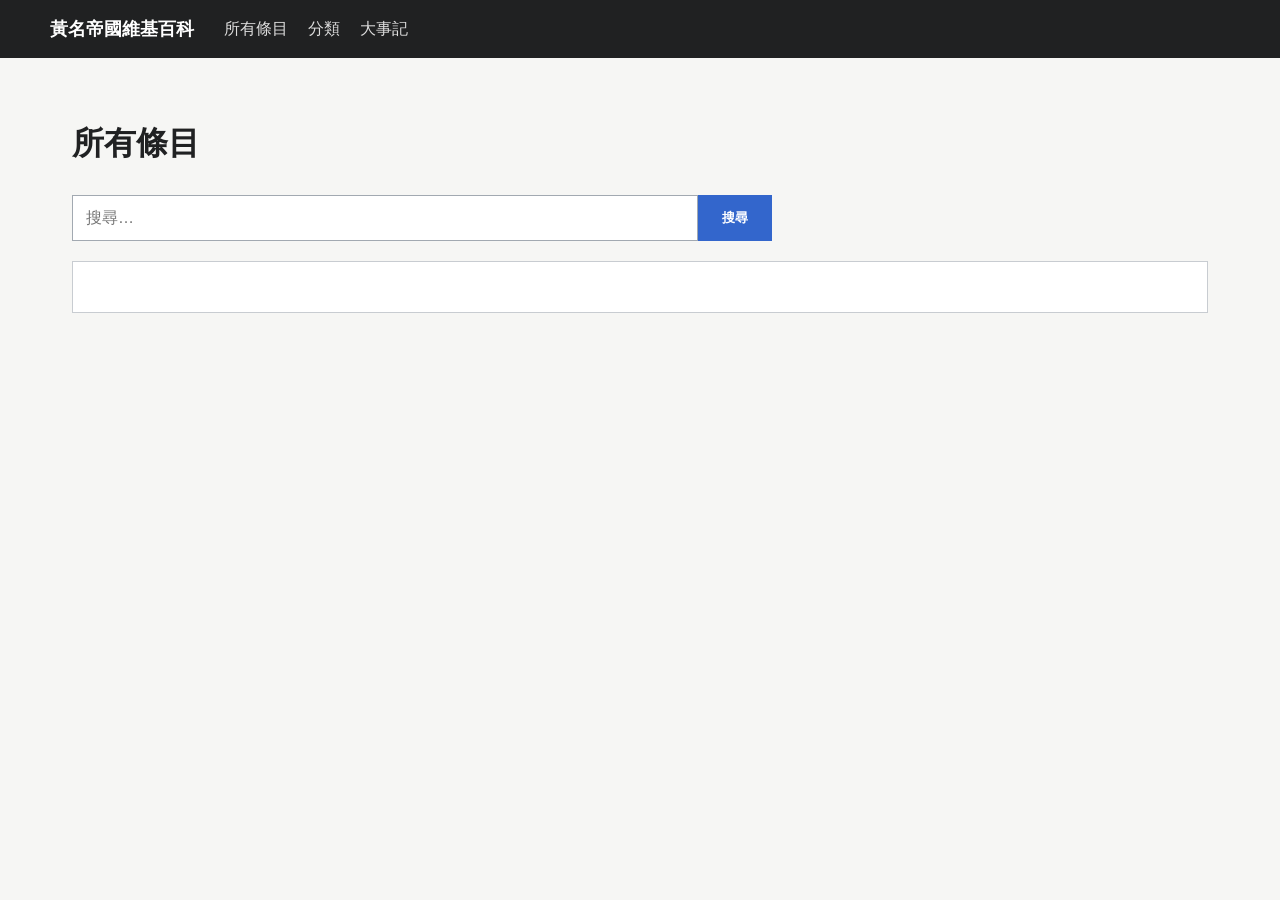
==== articles.html @ 656ba206 "建立黃名帝國維基百科：articles.html" ====
<!doctype html><html lang="zh-Hant"><head><meta charset="utf-8"><meta name="viewport" content="width=device-width,initial-scale=1"><title>所有條目｜黃名帝國維基百科</title><link rel="stylesheet" href="assets/wiki.css"></head><body><header class="top"><a class="brand" href="./">黃名帝國維基百科</a><nav><a href="articles.html">所有條目</a><a href="categories.html">分類</a><a href="timeline.html">大事記</a></nav></header><main class="page"><h1>所有條目</h1><div class="search"><input id="q" placeholder="搜尋…"><button onclick="searchWiki()">搜尋</button></div><section id="list" class="card" style="margin-top:20px"></section></main><script src="assets/wiki.js"></script><script>renderSearch();</script></body></html>
---- assets/wiki.css ----
*{box-sizing:border-box}body{margin:0;background:#f6f6f4;color:#202122;font:16px/1.65 system-ui,-apple-system,"Noto Sans TC","Microsoft JhengHei",sans-serif}.top{height:58px;background:#202122;color:#fff;display:flex;align-items:center;padding:0 max(20px,calc((100% - 1180px)/2));gap:30px}.brand{color:#fff;text-decoration:none;font-weight:800;font-size:18px}.top nav{display:flex;gap:20px}.top nav a{color:#ddd;text-decoration:none}.top nav a:hover{color:#fff}.home,.page{max-width:1180px;margin:auto;padding:38px 22px}.hero{background:#fff;border:1px solid #c8ccd1;padding:48px;border-radius:4px}.eyebrow{font-size:12px;letter-spacing:2px;color:#72777d}.hero h1{font-family:Georgia,"Noto Serif TC",serif;font-size:42px;margin:4px 0 10px}.hero p{color:#54595d}.search{display:flex;max-width:700px;margin-top:25px}.search input{flex:1;padding:13px;border:1px solid #a2a9b1;font-size:16px}.search button{padding:0 24px;border:0;background:#3366cc;color:#fff;font-weight:700}.grid{display:grid;grid-template-columns:2fr 1fr;gap:22px;margin-top:22px}.grid article,.grid aside,.notice,.card{background:#fff;border:1px solid #c8ccd1;padding:25px}.grid h2,.page h1{font-family:Georgia,"Noto Serif TC",serif}.item{padding:13px 0;border-bottom:1px solid #eaecf0}.item a,.card a{color:#0645ad}.chips{display:flex;flex-wrap:wrap;gap:8px}.chip{border:1px solid #a2a9b1;padding:5px 10px;background:#f8f9fa;color:#202122;text-decoration:none}.notice{margin-top:22px;border-left:4px solid #36c}footer{border-top:1px solid #c8ccd1;text-align:center;color:#72777d;padding:28px;margin-top:30px}.article{background:#fff;border:1px solid #c8ccd1;padding:36px;max-width:900px}.article h1{font:38px Georgia,"Noto Serif TC",serif;border-bottom:1px solid #a2a9b1;padding-bottom:10px}.article h2{border-bottom:1px solid #eaecf0;padding-bottom:5px}.infobox{float:right;width:280px;margin:0 0 20px 28px;border:1px solid #a2a9b1;background:#f8f9fa;padding:15px}.infobox h3{text-align:center;margin-top:0}.source{font-size:14px;color:#54595d}.muted{color:#72777d}@media(max-width:750px){.top{height:auto;padding:13px 18px;display:block}.top nav{margin-top:8px;gap:14px;flex-wrap:wrap}.hero{padding:28px 22px}.hero h1{font-size:32px}.grid{grid-template-columns:1fr}.infobox{float:none;width:auto;margin:0 0 20px}.article{padding:22px}}
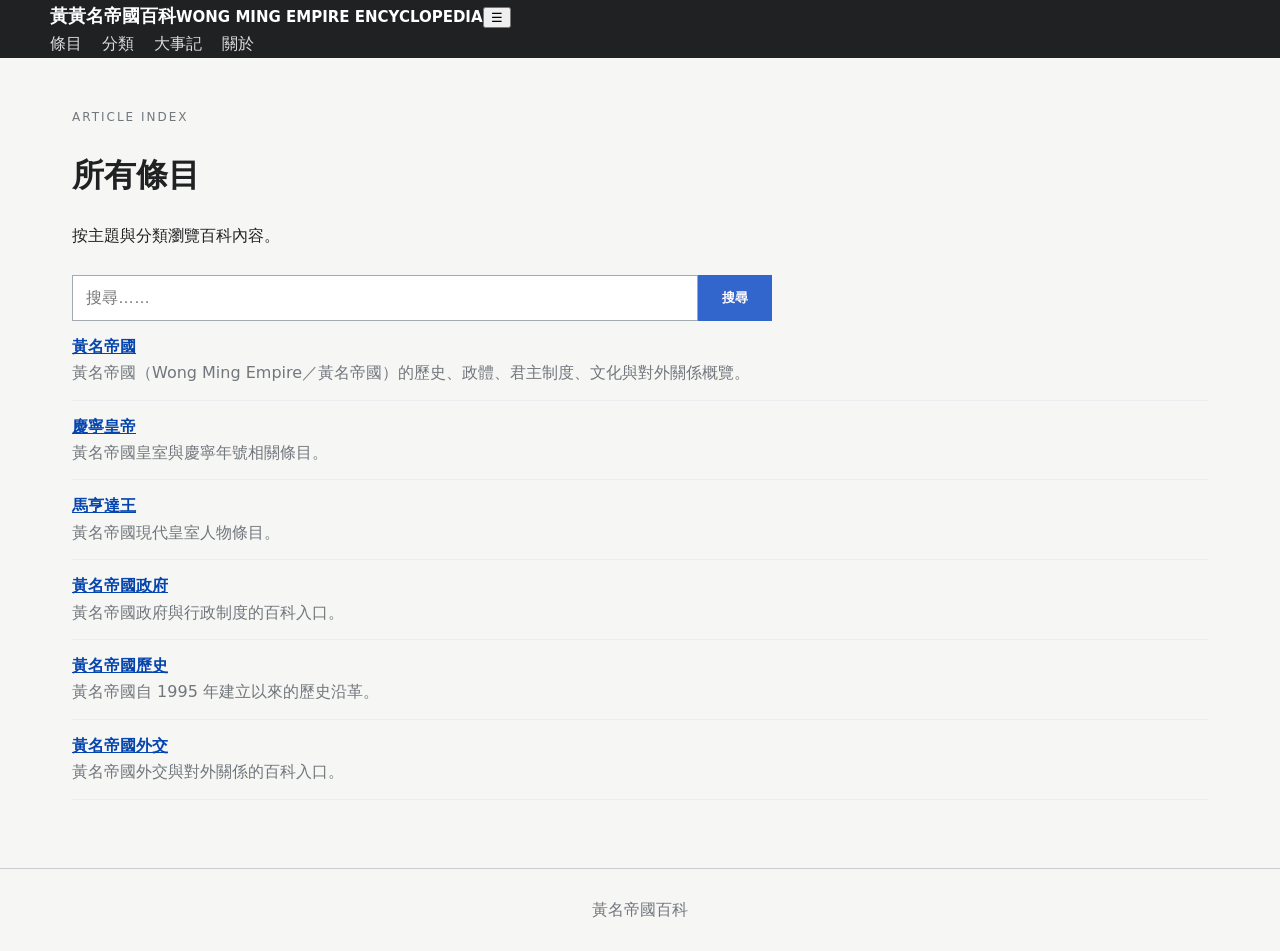
==== commit ad818dc2: "重製黃名帝國百科：TalossaWiki 式分類與 RWD" ====
--- a/articles.html
+++ b/articles.html
@@ -1 +1 @@
-<!doctype html><html lang="zh-Hant"><head><meta charset="utf-8"><meta name="viewport" content="width=device-width,initial-scale=1"><title>所有條目｜黃名帝國維基百科</title><link rel="stylesheet" href="assets/wiki.css"></head><body><header class="top"><a class="brand" href="./">黃名帝國維基百科</a><nav><a href="articles.html">所有條目</a><a href="categories.html">分類</a><a href="timeline.html">大事記</a></nav></header><main class="page"><h1>所有條目</h1><div class="search"><input id="q" placeholder="搜尋…"><button onclick="searchWiki()">搜尋</button></div><section id="list" class="card" style="margin-top:20px"></section></main><script src="assets/wiki.js"></script><script>renderSearch();</script></body></html>+<!doctype html><html lang="zh-Hant"><head><meta charset="utf-8"><meta name="viewport" content="width=device-width,initial-scale=1"><title>所有條目｜黃名帝國百科</title><link rel="stylesheet" href="assets/wiki.css"></head><body><header class="top"><div class="top-inner"><a class="brand" href="./"><span class="brand-mark">黃</span><span>黃名帝國百科<small>WONG MING EMPIRE ENCYCLOPEDIA</small></span></a><button class="menu-toggle" id="menuToggle">☰</button><nav id="mainNav"><a href="articles.html">條目</a><a href="categories.html">分類</a><a href="timeline.html">大事記</a><a href="about.html">關於</a></nav></div></header><main class="wrap page"><div class="page-title"><p class="eyebrow">ARTICLE INDEX</p><h1>所有條目</h1><p>按主題與分類瀏覽百科內容。</p></div><div class="search"><input id="q" placeholder="搜尋……"><button onclick="searchWiki()">搜尋</button></div><section id="list" class="article-list"></section></main><footer><div class="wrap">黃名帝國百科</div></footer><script src="assets/wiki.js"></script><script>renderSearch();initSite();</script></body></html>
--- a/assets/wiki.css
+++ b/assets/wiki.css
@@ -1 +1 @@
-*{box-sizing:border-box}body{margin:0;background:#f6f6f4;color:#202122;font:16px/1.65 system-ui,-apple-system,"Noto Sans TC","Microsoft JhengHei",sans-serif}.top{height:58px;background:#202122;color:#fff;display:flex;align-items:center;padding:0 max(20px,calc((100% - 1180px)/2));gap:30px}.brand{color:#fff;text-decoration:none;font-weight:800;font-size:18px}.top nav{display:flex;gap:20px}.top nav a{color:#ddd;text-decoration:none}.top nav a:hover{color:#fff}.home,.page{max-width:1180px;margin:auto;padding:38px 22px}.hero{background:#fff;border:1px solid #c8ccd1;padding:48px;border-radius:4px}.eyebrow{font-size:12px;letter-spacing:2px;color:#72777d}.hero h1{font-family:Georgia,"Noto Serif TC",serif;font-size:42px;margin:4px 0 10px}.hero p{color:#54595d}.search{display:flex;max-width:700px;margin-top:25px}.search input{flex:1;padding:13px;border:1px solid #a2a9b1;font-size:16px}.search button{padding:0 24px;border:0;background:#3366cc;color:#fff;font-weight:700}.grid{display:grid;grid-template-columns:2fr 1fr;gap:22px;margin-top:22px}.grid article,.grid aside,.notice,.card{background:#fff;border:1px solid #c8ccd1;padding:25px}.grid h2,.page h1{font-family:Georgia,"Noto Serif TC",serif}.item{padding:13px 0;border-bottom:1px solid #eaecf0}.item a,.card a{color:#0645ad}.chips{display:flex;flex-wrap:wrap;gap:8px}.chip{border:1px solid #a2a9b1;padding:5px 10px;background:#f8f9fa;color:#202122;text-decoration:none}.notice{margin-top:22px;border-left:4px solid #36c}footer{border-top:1px solid #c8ccd1;text-align:center;color:#72777d;padding:28px;margin-top:30px}.article{background:#fff;border:1px solid #c8ccd1;padding:36px;max-width:900px}.article h1{font:38px Georgia,"Noto Serif TC",serif;border-bottom:1px solid #a2a9b1;padding-bottom:10px}.article h2{border-bottom:1px solid #eaecf0;padding-bottom:5px}.infobox{float:right;width:280px;margin:0 0 20px 28px;border:1px solid #a2a9b1;background:#f8f9fa;padding:15px}.infobox h3{text-align:center;margin-top:0}.source{font-size:14px;color:#54595d}.muted{color:#72777d}@media(max-width:750px){.top{height:auto;padding:13px 18px;display:block}.top nav{margin-top:8px;gap:14px;flex-wrap:wrap}.hero{padding:28px 22px}.hero h1{font-size:32px}.grid{grid-template-columns:1fr}.infobox{float:none;width:auto;margin:0 0 20px}.article{padding:22px}}+*{box-sizing:border-box}body{margin:0;background:#f6f6f4;color:#202122;font:16px/1.65 system-ui,-apple-system,"Noto Sans TC","Microsoft JhengHei",sans-serif}.top{height:58px;background:#202122;color:#fff;display:flex;align-items:center;padding:0 max(20px,calc((100% - 1180px)/2));gap:30px}.brand{color:#fff;text-decoration:none;font-weight:800;font-size:18px}.top nav{display:flex;gap:20px}.top nav a{color:#ddd;text-decoration:none}.top nav a:hover{color:#fff}.home,.page{max-width:1180px;margin:auto;padding:38px 22px}.hero{background:#fff;border:1px solid #c8ccd1;padding:48px;border-radius:4px}.eyebrow{font-size:12px;letter-spacing:2px;color:#72777d}.hero h1{font-family:Georgia,"Noto Serif TC",serif;font-size:42px;margin:4px 0 10px}.hero p{color:#54595d}.search{display:flex;max-width:700px;margin-top:25px}.search input{flex:1;padding:13px;border:1px solid #a2a9b1;font-size:16px}.search button{padding:0 24px;border:0;background:#3366cc;color:#fff;font-weight:700}.grid{display:grid;grid-template-columns:2fr 1fr;gap:22px;margin-top:22px}.grid article,.grid aside,.notice,.card{background:#fff;border:1px solid #c8ccd1;padding:25px}.grid h2,.page h1{font-family:Georgia,"Noto Serif TC",serif}.item{padding:13px 0;border-bottom:1px solid #eaecf0}.item a,.card a{color:#0645ad}.chips{display:flex;flex-wrap:wrap;gap:8px}.chip{border:1px solid #a2a9b1;padding:5px 10px;background:#f8f9fa;color:#202122;text-decoration:none}.notice{margin-top:22px;border-left:4px solid #36c}footer{border-top:1px solid #c8ccd1;text-align:center;color:#72777d;padding:28px;margin-top:30px}.article{background:#fff;border:1px solid #c8ccd1;padding:36px;max-width:900px}.article h1{font:38px Georgia,"Noto Serif TC",serif;border-bottom:1px solid #a2a9b1;padding-bottom:10px}.article h2{border-bottom:1px solid #eaecf0;padding-bottom:5px}.infobox{float:right;width:280px;margin:0 0 20px 28px;border:1px solid #a2a9b1;background:#f8f9fa;padding:15px}.infobox h3{text-align:center;margin-top:0}.source{font-size:14px;color:#54595d}.muted{color:#72777d}.button,.primary,.canvas-toolbar button,.ve-tools button{display:inline-flex;align-items:center;justify-content:center;border:1px solid #a2a9b1;background:#fff;color:#202122;padding:8px 13px;text-decoration:none;cursor:pointer;font:inherit}.primary{background:#3366cc;color:#fff;border-color:#3366cc;font-weight:700}.visual-editor{max-width:1500px}.ve-top{display:flex;align-items:center;justify-content:space-between;gap:24px}.ve-top h1{margin:4px 0}.ve-actions{display:flex;gap:8px;align-items:center}.ve-actions select{min-width:280px;padding:9px;border:1px solid #a2a9b1;background:#fff}.ve-layout{display:grid;grid-template-columns:230px minmax(500px,1fr) 360px;gap:14px;margin-top:14px;align-items:start}.ve-sidebar{display:flex;flex-direction:column;gap:14px}.palette,.ve-settings,.ve-preview{padding:16px}.palette h2,.ve-settings h2{font-size:18px;margin:0 0 8px}.palette-item{display:flex;align-items:center;gap:12px;padding:11px;border:1px solid #c8ccd1;background:#fff;margin:7px 0;cursor:grab;user-select:none}.palette-item:hover{background:#f8f9fa;border-color:#72777d}.palette-item b{display:grid;place-items:center;width:30px;height:30px;border:1px solid #c8ccd1;background:#f6f6f4;font-size:12px}.ve-settings label{display:block;font-weight:700;margin:12px 0}.ve-settings input,.ve-settings textarea{display:block;width:100%;margin-top:5px;padding:9px;border:1px solid #a2a9b1;font:inherit}.ve-center{min-width:0}.canvas-toolbar{display:flex;gap:5px;align-items:center;position:sticky;top:8px;z-index:10;padding:8px;margin-bottom:8px}.canvas-toolbar i{width:1px;height:25px;background:#c8ccd1;margin:0 5px}.wiki-canvas{min-height:700px;background:#fff;border:1px solid #c8ccd1;padding:38px 46px;box-shadow:0 1px 3px #0001}.ve-block{position:relative;display:flex;align-items:stretch;margin:3px -18px;padding:4px 4px 4px 0;border:1px solid transparent;min-height:35px}.ve-block:hover{border-color:#c8ccd1;background:#fafafa}.ve-block.dragging{opacity:.35}.ve-block.drop-before{border-top:3px solid #36c}.ve-block.drop-after{border-bottom:3px solid #36c}.ve-handle{width:30px;flex:0 0 30px;display:flex;align-items:center;justify-content:center;color:#72777d;cursor:grab;font-size:18px;user-select:none}.ve-content{flex:1;min-width:0;outline:0;padding:4px 8px}.ve-content:focus{background:#fff;box-shadow:0 0 0 2px #c8d7f5}.ve-tools{display:none;align-items:flex-start;gap:2px;padding-top:3px}.ve-block:hover .ve-tools{display:flex}.ve-tools button{padding:3px 7px;font-size:13px}.ve-content img{max-width:100%}.ve-content table{border-collapse:collapse;max-width:100%}.ve-content th,.ve-content td{border:1px solid #a2a9b1;padding:6px}.drop-zone{height:34px;border:2px dashed #c8ccd1;color:#72777d;display:flex;align-items:center;justify-content:center;margin:6px 0;background:#fafafa}.drop-zone.active{border-color:#36c;background:#eef3ff;color:#0645ad}.ve-preview{position:sticky;top:8px}.ve-preview .preview-label{font-size:12px;color:#72777d;font-weight:700;letter-spacing:1px;margin-bottom:8px}.ve-preview .article{border:0;padding:15px;max-width:none;min-height:700px}.ve-preview .article h1{margin-top:0}.ve-preview .article table{border-collapse:collapse;max-width:100%}.ve-preview .article td,.ve-preview .article th{border:1px solid #a2a9b1;padding:6px}@media(max-width:1150px){.ve-layout{grid-template-columns:200px minmax(0,1fr)}.ve-preview{display:none}}@media(max-width:800px){.ve-top{display:block}.ve-actions{margin-top:12px;flex-wrap:wrap}.ve-layout{grid-template-columns:1fr}.ve-sidebar{order:2}.ve-preview{display:block;position:static}.wiki-canvas{padding:25px 20px}}@media(max-width:750px){.top{height:auto;padding:13px 18px;display:block}.top nav{margin-top:8px;gap:14px;flex-wrap:wrap}.hero{padding:28px 22px}.hero h1{font-size:32px}.grid{grid-template-columns:1fr}.infobox{float:none;width:auto;margin:0 0 20px}.article{padding:22px}}.edit-entry{background:none;border:0;color:#ddd;font:inherit;cursor:pointer;padding:0}.edit-entry:hover{color:#fff}.edit-modal{position:fixed;inset:0;background:#0008;display:grid;place-items:center;z-index:100}.edit-modal[hidden]{display:none}.edit-modal-box{width:min(420px,calc(100% - 40px));background:#fff;border:1px solid #a2a9b1;padding:28px;box-shadow:0 10px 35px #0005}.edit-modal-box h2{margin-top:0}.edit-modal-box input{width:100%;padding:11px;margin:10px 0;border:1px solid #a2a9b1;box-sizing:border-box}.edit-error{color:#b32424;min-height:1.5em}
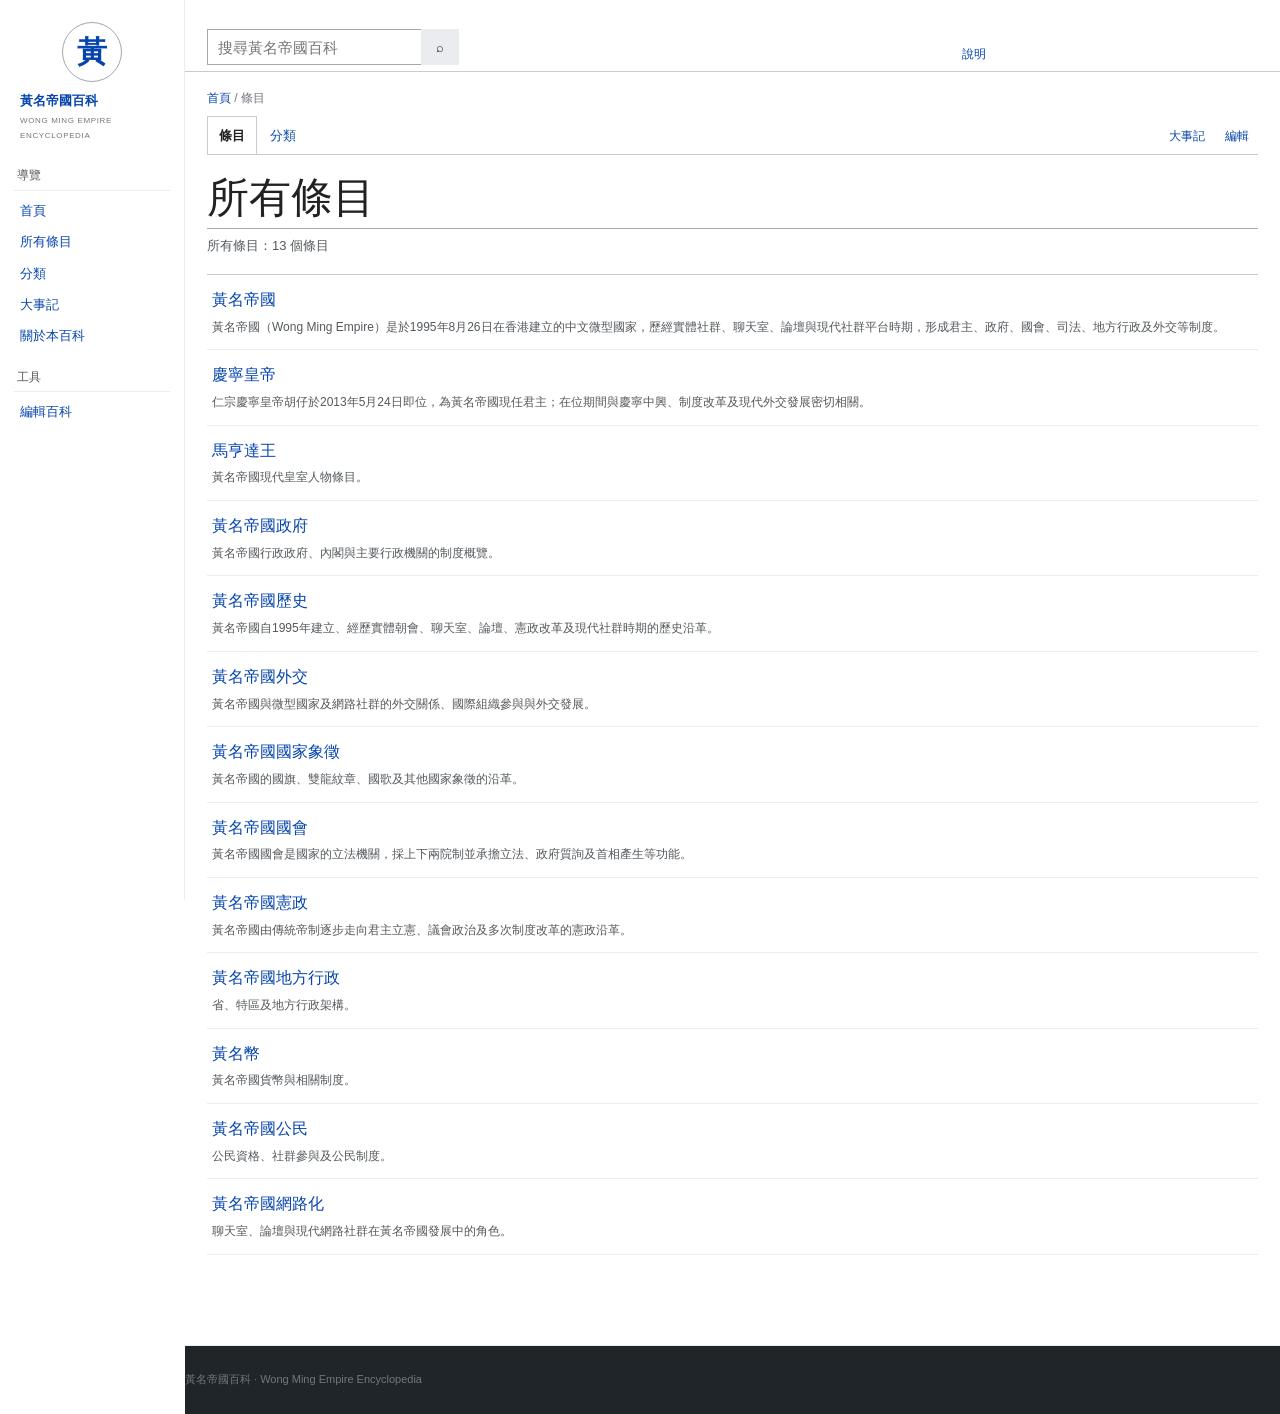
==== commit 60adf821: "Use MediaWiki-style article index" ====
--- a/articles.html
+++ b/articles.html
@@ -1 +1,29 @@
-<!doctype html><html lang="zh-Hant"><head><meta charset="utf-8"><meta name="viewport" content="width=device-width,initial-scale=1"><title>所有條目｜黃名帝國百科</title><link rel="stylesheet" href="assets/wiki.css"></head><body><header class="top"><div class="top-inner"><a class="brand" href="./"><span class="brand-mark">黃</span><span>黃名帝國百科<small>WONG MING EMPIRE ENCYCLOPEDIA</small></span></a><button class="menu-toggle" id="menuToggle">☰</button><nav id="mainNav"><a href="articles.html">條目</a><a href="categories.html">分類</a><a href="timeline.html">大事記</a><a href="about.html">關於</a></nav></div></header><main class="wrap page"><div class="page-title"><p class="eyebrow">ARTICLE INDEX</p><h1>所有條目</h1><p>按主題與分類瀏覽百科內容。</p></div><div class="search"><input id="q" placeholder="搜尋……"><button onclick="searchWiki()">搜尋</button></div><section id="list" class="article-list"></section></main><footer><div class="wrap">黃名帝國百科</div></footer><script src="assets/wiki.js"></script><script>renderSearch();initSite();</script></body></html>+<!doctype html>
+<html lang="zh-Hant">
+<head><meta charset="utf-8"><meta name="viewport" content="width=device-width,initial-scale=1"><title>所有條目｜黃名帝國百科</title><link rel="stylesheet" href="assets/wiki.css"></head>
+<body class="mw-body">
+<div class="mw-layout">
+  <aside class="mw-sidebar">
+    <a class="mw-logo" href="./"><span class="mw-logo-mark">黃</span><b>黃名帝國百科</b><small>WONG MING EMPIRE ENCYCLOPEDIA</small></a>
+    <div class="mw-side-title">導覽</div><a href="./">首頁</a><a href="articles.html">所有條目</a><a href="categories.html">分類</a><a href="timeline.html">大事記</a><a href="about.html">關於本百科</a>
+    <div class="mw-side-title">工具</div><a href="edit.html">編輯百科</a>
+  </aside>
+  <div class="mw-main">
+    <header class="mw-top">
+      <div class="mw-brand-mobile"><button id="mwMenu">☰</button></div>
+      <form class="mw-search" onsubmit="return false"><input id="q" data-wiki-search placeholder="搜尋黃名帝國百科"><button id="searchBtn">⌕</button></form>
+      <div class="mw-top-links"><a href="about.html">說明</a></div>
+    </header>
+    <main class="mw-page">
+      <div class="mw-breadcrumb"><a href="./">首頁</a> / 條目</div>
+      <div class="mw-tabs-row"><div class="mw-tabs"><a class="mw-tab active" href="articles.html">條目</a><a class="mw-tab" href="categories.html">分類</a></div><div class="mw-actions"><a class="mw-action" href="timeline.html">大事記</a><a class="mw-action" href="edit.html">編輯</a></div></div>
+      <h1 class="mw-title">所有條目</h1>
+      <div class="mw-subtitle" id="searchCount">載入中……</div>
+      <div id="list" class="mw-index-list"></div>
+    </main>
+    <footer class="mw-footer">黃名帝國百科 · Wong Ming Empire Encyclopedia</footer>
+  </div>
+</div>
+<script src="assets/wiki.js"></script>
+<script>document.getElementById("searchBtn").onclick=function(){searchWiki()};renderSearch();</script>
+</body></html>
--- a/assets/wiki.css
+++ b/assets/wiki.css
@@ -1 +1,235 @@
-*{box-sizing:border-box}body{margin:0;background:#f6f6f4;color:#202122;font:16px/1.65 system-ui,-apple-system,"Noto Sans TC","Microsoft JhengHei",sans-serif}.top{height:58px;background:#202122;color:#fff;display:flex;align-items:center;padding:0 max(20px,calc((100% - 1180px)/2));gap:30px}.brand{color:#fff;text-decoration:none;font-weight:800;font-size:18px}.top nav{display:flex;gap:20px}.top nav a{color:#ddd;text-decoration:none}.top nav a:hover{color:#fff}.home,.page{max-width:1180px;margin:auto;padding:38px 22px}.hero{background:#fff;border:1px solid #c8ccd1;padding:48px;border-radius:4px}.eyebrow{font-size:12px;letter-spacing:2px;color:#72777d}.hero h1{font-family:Georgia,"Noto Serif TC",serif;font-size:42px;margin:4px 0 10px}.hero p{color:#54595d}.search{display:flex;max-width:700px;margin-top:25px}.search input{flex:1;padding:13px;border:1px solid #a2a9b1;font-size:16px}.search button{padding:0 24px;border:0;background:#3366cc;color:#fff;font-weight:700}.grid{display:grid;grid-template-columns:2fr 1fr;gap:22px;margin-top:22px}.grid article,.grid aside,.notice,.card{background:#fff;border:1px solid #c8ccd1;padding:25px}.grid h2,.page h1{font-family:Georgia,"Noto Serif TC",serif}.item{padding:13px 0;border-bottom:1px solid #eaecf0}.item a,.card a{color:#0645ad}.chips{display:flex;flex-wrap:wrap;gap:8px}.chip{border:1px solid #a2a9b1;padding:5px 10px;background:#f8f9fa;color:#202122;text-decoration:none}.notice{margin-top:22px;border-left:4px solid #36c}footer{border-top:1px solid #c8ccd1;text-align:center;color:#72777d;padding:28px;margin-top:30px}.article{background:#fff;border:1px solid #c8ccd1;padding:36px;max-width:900px}.article h1{font:38px Georgia,"Noto Serif TC",serif;border-bottom:1px solid #a2a9b1;padding-bottom:10px}.article h2{border-bottom:1px solid #eaecf0;padding-bottom:5px}.infobox{float:right;width:280px;margin:0 0 20px 28px;border:1px solid #a2a9b1;background:#f8f9fa;padding:15px}.infobox h3{text-align:center;margin-top:0}.source{font-size:14px;color:#54595d}.muted{color:#72777d}.button,.primary,.canvas-toolbar button,.ve-tools button{display:inline-flex;align-items:center;justify-content:center;border:1px solid #a2a9b1;background:#fff;color:#202122;padding:8px 13px;text-decoration:none;cursor:pointer;font:inherit}.primary{background:#3366cc;color:#fff;border-color:#3366cc;font-weight:700}.visual-editor{max-width:1500px}.ve-top{display:flex;align-items:center;justify-content:space-between;gap:24px}.ve-top h1{margin:4px 0}.ve-actions{display:flex;gap:8px;align-items:center}.ve-actions select{min-width:280px;padding:9px;border:1px solid #a2a9b1;background:#fff}.ve-layout{display:grid;grid-template-columns:230px minmax(500px,1fr) 360px;gap:14px;margin-top:14px;align-items:start}.ve-sidebar{display:flex;flex-direction:column;gap:14px}.palette,.ve-settings,.ve-preview{padding:16px}.palette h2,.ve-settings h2{font-size:18px;margin:0 0 8px}.palette-item{display:flex;align-items:center;gap:12px;padding:11px;border:1px solid #c8ccd1;background:#fff;margin:7px 0;cursor:grab;user-select:none}.palette-item:hover{background:#f8f9fa;border-color:#72777d}.palette-item b{display:grid;place-items:center;width:30px;height:30px;border:1px solid #c8ccd1;background:#f6f6f4;font-size:12px}.ve-settings label{display:block;font-weight:700;margin:12px 0}.ve-settings input,.ve-settings textarea{display:block;width:100%;margin-top:5px;padding:9px;border:1px solid #a2a9b1;font:inherit}.ve-center{min-width:0}.canvas-toolbar{display:flex;gap:5px;align-items:center;position:sticky;top:8px;z-index:10;padding:8px;margin-bottom:8px}.canvas-toolbar i{width:1px;height:25px;background:#c8ccd1;margin:0 5px}.wiki-canvas{min-height:700px;background:#fff;border:1px solid #c8ccd1;padding:38px 46px;box-shadow:0 1px 3px #0001}.ve-block{position:relative;display:flex;align-items:stretch;margin:3px -18px;padding:4px 4px 4px 0;border:1px solid transparent;min-height:35px}.ve-block:hover{border-color:#c8ccd1;background:#fafafa}.ve-block.dragging{opacity:.35}.ve-block.drop-before{border-top:3px solid #36c}.ve-block.drop-after{border-bottom:3px solid #36c}.ve-handle{width:30px;flex:0 0 30px;display:flex;align-items:center;justify-content:center;color:#72777d;cursor:grab;font-size:18px;user-select:none}.ve-content{flex:1;min-width:0;outline:0;padding:4px 8px}.ve-content:focus{background:#fff;box-shadow:0 0 0 2px #c8d7f5}.ve-tools{display:none;align-items:flex-start;gap:2px;padding-top:3px}.ve-block:hover .ve-tools{display:flex}.ve-tools button{padding:3px 7px;font-size:13px}.ve-content img{max-width:100%}.ve-content table{border-collapse:collapse;max-width:100%}.ve-content th,.ve-content td{border:1px solid #a2a9b1;padding:6px}.drop-zone{height:34px;border:2px dashed #c8ccd1;color:#72777d;display:flex;align-items:center;justify-content:center;margin:6px 0;background:#fafafa}.drop-zone.active{border-color:#36c;background:#eef3ff;color:#0645ad}.ve-preview{position:sticky;top:8px}.ve-preview .preview-label{font-size:12px;color:#72777d;font-weight:700;letter-spacing:1px;margin-bottom:8px}.ve-preview .article{border:0;padding:15px;max-width:none;min-height:700px}.ve-preview .article h1{margin-top:0}.ve-preview .article table{border-collapse:collapse;max-width:100%}.ve-preview .article td,.ve-preview .article th{border:1px solid #a2a9b1;padding:6px}@media(max-width:1150px){.ve-layout{grid-template-columns:200px minmax(0,1fr)}.ve-preview{display:none}}@media(max-width:800px){.ve-top{display:block}.ve-actions{margin-top:12px;flex-wrap:wrap}.ve-layout{grid-template-columns:1fr}.ve-sidebar{order:2}.ve-preview{display:block;position:static}.wiki-canvas{padding:25px 20px}}@media(max-width:750px){.top{height:auto;padding:13px 18px;display:block}.top nav{margin-top:8px;gap:14px;flex-wrap:wrap}.hero{padding:28px 22px}.hero h1{font-size:32px}.grid{grid-template-columns:1fr}.infobox{float:none;width:auto;margin:0 0 20px}.article{padding:22px}}.edit-entry{background:none;border:0;color:#ddd;font:inherit;cursor:pointer;padding:0}.edit-entry:hover{color:#fff}.edit-modal{position:fixed;inset:0;background:#0008;display:grid;place-items:center;z-index:100}.edit-modal[hidden]{display:none}.edit-modal-box{width:min(420px,calc(100% - 40px));background:#fff;border:1px solid #a2a9b1;padding:28px;box-shadow:0 10px 35px #0005}.edit-modal-box h2{margin-top:0}.edit-modal-box input{width:100%;padding:11px;margin:10px 0;border:1px solid #a2a9b1;box-sizing:border-box}.edit-error{color:#b32424;min-height:1.5em}+*{box-sizing:border-box}html{scroll-behavior:smooth}body{margin:0;background:#f5f3ee;color:#20252a;font:15px/1.8 system-ui,-apple-system,BlinkMacSystemFont,"Noto Sans TC","Microsoft JhengHei",sans-serif}a{color:#245b83;text-decoration:none}a:hover{text-decoration:underline}.wrap{width:min(1180px,calc(100% - 40px));margin:auto}.top{position:sticky;top:0;z-index:20;background:rgba(255,255,255,.96);border-bottom:1px solid #d9d5cd;backdrop-filter:blur(10px)}.top-inner{width:min(1240px,calc(100% - 32px));min-height:68px;margin:auto;display:flex;align-items:center;justify-content:space-between;gap:24px}.brand{display:flex;align-items:center;gap:11px;color:#171b1f;font-weight:800;line-height:1.15}.brand:hover{text-decoration:none}.brand-mark{display:grid;place-items:center;width:38px;height:38px;background:#20252a;color:#fff;border-radius:7px;font-family:serif;font-size:21px}.brand small{display:block;margin-top:3px;color:#7c8185;font-size:8px;letter-spacing:.12em;font-weight:600}nav{display:flex;align-items:center;gap:5px}nav a,nav button{padding:8px 11px;border:0;background:transparent;color:#4c5358;border-radius:6px;font:inherit;cursor:pointer}nav a:hover,nav button:hover{background:#efede8;text-decoration:none}.menu-toggle{display:none;border:0;background:none;font-size:24px}.hero{background:#20252a;color:white}.hero-grid{min-height:410px;display:grid;grid-template-columns:1fr 290px;gap:70px;align-items:center;padding:55px 0}.eyebrow{margin:0 0 7px;color:#7b6a4d;font-size:11px;letter-spacing:.16em;font-weight:800}.hero .eyebrow{color:#cbb88e}.hero h1{margin:0;font:700 clamp(40px,7vw,72px)/1.05 Georgia,"Noto Serif TC",serif}.hero-lead{max-width:700px;margin:22px 0 28px;color:#d7dbdd;font-size:17px}.hero-facts{border-left:1px solid #555d62;padding-left:25px;display:grid;gap:12px}.hero-facts b{color:#fff}.hero-facts a{color:#cfd5d8}.search{display:flex;max-width:720px}.search input{flex:1;min-width:0;border:1px solid #cfcac1;border-right:0;border-radius:7px 0 0 7px;padding:12px 14px;background:#fff;font:inherit;outline:none}.search button{border:1px solid #cfcac1;background:#e9e5dc;border-radius:0 7px 7px 0;padding:0 20px;font-weight:700;cursor:pointer}.search-large input{padding:14px 16px}.search-large button{background:#cbb88e;border-color:#cbb88e}.page{padding-top:50px;padding-bottom:70px}.page-title{margin-bottom:25px}.page-title h1{margin:0;font:700 42px/1.2 Georgia,"Noto Serif TC",serif}.page-title p:last-child{color:#697077}.section-head{display:flex;align-items:end;justify-content:space-between;margin:50px 0 17px;border-bottom:1px solid #d6d1c8;padding-bottom:10px}.section-head h2{margin:0;font:700 25px Georgia,"Noto Serif TC",serif}.article-grid{display:grid;grid-template-columns:repeat(3,1fr);gap:16px}.article-card{display:block;background:#fff;border:1px solid #ddd8cf;border-radius:8px;padding:20px;min-width:0;transition:.15s}.article-card:hover{box-shadow:0 8px 24px #00000012;transform:translateY(-1px);text-decoration:none}.article-card h3{margin:0 0 6px;color:#20252a;font:700 20px Georgia,"Noto Serif TC",serif}.article-card p{margin:0;color:#626970}.tags{display:flex;flex-wrap:wrap;gap:5px;margin-top:13px}.tag{display:inline-block;background:#efede8;color:#6a6256;border-radius:99px;padding:2px 8px;font-size:11px}.category-grid{display:grid;grid-template-columns:repeat(4,1fr);gap:12px}.category-grid-large{grid-template-columns:repeat(3,1fr)}.category-card{background:#fff;border:1px solid #ddd8cf;border-radius:8px;padding:18px}.category-card:hover{text-decoration:none;background:#faf9f6}.category-card h3{margin:0 0 7px;color:#20252a;font-size:16px}.category-card p{margin:0;color:#6c7277;font-size:13px}.cat-count{display:block;margin-top:9px;color:#927d5a;font-size:12px}.notice{margin:50px 0;padding:17px 20px;background:#ece9e2;border-left:3px solid #b29a6c;display:flex;gap:12px}.notice span{color:#646a6e}.article-list{margin-top:25px}.article-list a{display:block;background:#fff;border:1px solid #ddd8cf;border-bottom:0;padding:16px 20px}.article-list a:first-child{border-radius:8px 8px 0 0}.article-list a:last-child{border-bottom:1px solid #ddd8cf;border-radius:0 0 8px 8px}.article-list a:hover{background:#faf9f6;text-decoration:none}.article-list b{display:block;color:#20252a}.article-list span{display:block;color:#72777c;font-size:13px}.breadcrumbs{font-size:12px;color:#777;margin-bottom:25px}.article-layout{background:#fff;border:1px solid #ddd8cf;border-radius:8px;padding:clamp(22px,4vw,48px);max-width:940px}.article-layout h1{font:700 clamp(32px,5vw,48px)/1.15 Georgia,"Noto Serif TC",serif;margin:0 0 8px}.article-layout .lead{font-size:17px;color:#646b70;margin:0 0 28px}.article-layout h2{font:700 25px Georgia,"Noto Serif TC",serif;border-bottom:1px solid #ddd8cf;padding-bottom:7px;margin:34px 0 12px}.article-layout h3{font-size:18px;margin:25px 0 7px}.article-layout p,.article-layout li{color:#343a3f}.infobox{float:right;width:290px;margin:0 0 25px 30px;background:#f5f3ee;border:1px solid #d6d0c5;border-radius:6px;overflow:hidden}.infobox-title{background:#e9e4da;padding:11px 13px;font-weight:800}.infobox table{width:100%;border-collapse:collapse}.infobox td{padding:7px 10px;border-top:1px solid #ddd8cf;vertical-align:top;font-size:13px}.infobox td:first-child{width:38%;font-weight:700;color:#686257}.article-cats{clear:both;border-top:1px solid #ddd8cf;padding-top:16px;margin-top:30px}.edit-modal{position:fixed;inset:0;background:#0f12148c;display:grid;place-items:center;padding:20px;z-index:50}.edit-modal[hidden]{display:none}.edit-modal-box{position:relative;width:min(420px,100%);background:#fff;border-radius:10px;padding:30px}.modal-close{position:absolute;right:12px;top:8px;border:0;background:none;font-size:25px;color:#777;cursor:pointer}.edit-modal-box input{width:100%;padding:12px;border:1px solid #ccc;border-radius:6px;margin:10px 0}.primary{width:100%;padding:12px;border:0;border-radius:6px;background:#20252a;color:white;font-weight:700}.edit-error{color:#b33;font-size:13px}footer{background:#20252a;color:#aeb5b8;padding:30px 0;font-size:12px}@media(max-width:850px){.menu-toggle{display:block}nav{display:none;position:absolute;left:0;right:0;top:60px;background:#fff;border-bottom:1px solid #ddd8cf;padding:8px 16px;box-shadow:0 8px 20px #00000012;flex-direction:column;align-items:stretch}nav.open{display:flex}nav a,nav button{text-align:left}.hero-grid{grid-template-columns:1fr;gap:28px}.hero-facts{border-left:0;border-top:1px solid #555d62;padding:18px 0 0;grid-template-columns:repeat(3,1fr)}.article-grid{grid-template-columns:1fr 1fr}.category-grid,.category-grid-large{grid-template-columns:1fr 1fr}.infobox{float:none;width:100%;margin:0 0 25px}}@media(max-width:560px){.wrap{width:calc(100% - 24px)}.top-inner{width:calc(100% - 24px)}.brand small{display:none}.hero-grid{padding:42px 0}.hero h1{font-size:44px}.hero-facts{grid-template-columns:1fr}.article-grid,.category-grid,.category-grid-large{grid-template-columns:1fr}.page{padding-top:32px}.page-title h1{font-size:34px}.article-layout{padding:20px 16px}.notice{display:block}.notice span{display:block;margin-top:6px}}
+/* ===== Classic encyclopedia layer ===== */
+.wiki-shell{display:grid;grid-template-columns:185px minmax(0,1fr);min-height:100vh}
+.wiki-side{position:sticky;top:0;height:100vh;overflow:auto;padding:18px 14px;background:#fafafa;border-right:1px solid #c8ccd1;font-size:13px}
+.wiki-side .side-logo{display:block;text-align:center;color:#202122;margin-bottom:18px;text-decoration:none}
+.wiki-side .side-logo-mark{display:grid;place-items:center;width:74px;height:74px;margin:0 auto 8px;background:#20252a;color:#fff;border-radius:50%;font:700 38px Georgia,serif}
+.wiki-side .side-logo b{font-size:14px}
+.wiki-side .side-group{margin:16px 0 5px;padding:0 4px 4px;color:#54595d;font-size:12px;border-bottom:1px solid #c8ccd1}
+.wiki-side nav{display:block}
+.wiki-side nav a,.wiki-side nav button{display:block;width:100%;padding:5px 6px;text-align:left;border:0;background:none;border-radius:2px;color:#0645ad;font:inherit;cursor:pointer}
+.wiki-side nav a:hover,.wiki-side nav button:hover{background:#eaecf0;text-decoration:none}
+.wiki-side .side-meta{margin-top:18px;padding:10px 8px;background:#f8f9fa;border:1px solid #c8ccd1;color:#54595d;font-size:11px;line-height:1.7}
+.wiki-main{min-width:0}
+.wiki-topbar{height:47px;display:flex;align-items:flex-end;justify-content:space-between;padding:0 14px 0 18px;gap:10px;background:#fff;border-bottom:1px solid #c8ccd1}
+.wiki-tabs{display:flex;gap:2px}
+.wiki-tabs a,.wiki-tabs button{padding:8px 13px 6px;border:1px solid #a7d7f9;border-bottom:0;background:linear-gradient(#fff,#eef3f9);color:#0645ad;font:inherit;font-size:13px;cursor:pointer}
+.wiki-tabs .active{background:#fff;color:#202122}
+.wiki-search{width:min(255px,38vw);margin:0 0 5px;padding:6px 8px;border:1px solid #a2a9b1;border-radius:2px;background:#fff;font:inherit}
+.wiki-content{max-width:1180px;margin:0;padding:22px 28px 48px;background:#fff;min-height:calc(100vh - 47px)}
+.wiki-content .wiki-page-title{margin:0 0 2px;padding-bottom:5px;border-bottom:1px solid #a2a9b1;font:400 30px/1.3 Georgia,"Noto Serif TC",serif}
+.wiki-content .wiki-sub{margin:4px 0 15px;color:#54595d;font-size:12px}
+.wiki-content .wiki-lead{font-size:15px}
+.wiki-content .classic-grid{display:grid;grid-template-columns:minmax(0,1fr) 300px;gap:18px;align-items:start}
+.wiki-content .classic-panel{background:#f8f9fa;border:1px solid #a2a9b1}
+.wiki-content .classic-panel h2{margin:0!important;padding:6px 10px!important;background:#cedff2;border:0!important;font:700 15px system-ui,sans-serif!important}
+.wiki-content .classic-panel .inner{padding:10px 12px}
+.wiki-content .classic-list{margin:0;padding-left:24px}
+.wiki-content .classic-list li{margin:4px 0}
+.wiki-content .classic-note{margin:18px 0;padding:9px 12px;background:#fef6e7;border:1px solid #fc3}
+.wiki-content .classic-infobox{float:right;width:300px;max-width:100%;margin:0 0 16px 22px;background:#f8f9fa;border:1px solid #a2a9b1;border-collapse:collapse;font-size:13px}
+.wiki-content .classic-infobox caption{padding:7px;background:#cedff2;border-bottom:1px solid #a2a9b1;font-weight:700}
+.wiki-content .classic-infobox th,.wiki-content .classic-infobox td{padding:6px 8px;vertical-align:top}
+.wiki-content .classic-infobox th{width:37%;text-align:left;white-space:nowrap}
+.wiki-content .classic-infobox tr+tr{border-top:1px solid #e3e6ea}
+.wiki-content .classic-toc{display:table;min-width:220px;margin:12px 0 18px;padding:8px 14px;background:#f8f9fa;border:1px solid #a2a9b1;font-size:13px}
+.wiki-content .classic-toc b{display:block;text-align:center;margin-bottom:4px}
+.wiki-content .classic-toc a{display:block}
+.wiki-content .classic-toc .toc-l3{padding-left:1.35em}
+.wiki-content .classic-article{font-size:15px;line-height:1.8}
+.wiki-content .classic-article h2{font:400 23px/1.35 Georgia,"Noto Serif TC",serif;margin:1.3em 0 .55em;padding-bottom:4px;border-bottom:1px solid #a2a9b1}
+.wiki-content .classic-article h3{font-size:17px;margin:1em 0 .4em}
+.wiki-content .classic-cats{clear:both;margin-top:28px;padding:7px 10px;background:#f8f9fa;border:1px solid #a2a9b1;font-size:13px}
+.wiki-footer{padding:14px 20px;color:#54595d;background:#f6f6f6;border-top:1px solid #c8ccd1;font-size:12px}
+.wiki-mobile-menu{display:none;border:0;background:none;font-size:22px;padding:2px 8px;cursor:pointer}
+@media(max-width:850px){
+  .wiki-shell{display:block}
+  .wiki-side{position:fixed;left:0;top:0;bottom:0;width:205px;z-index:50;transform:translateX(-105%);transition:.2s;box-shadow:3px 0 14px #0003}
+  body.wiki-nav-open .wiki-side{transform:none}
+  .wiki-mobile-menu{display:block}
+  .wiki-topbar{padding-left:8px}
+  .wiki-content{padding:16px 14px 42px}
+  .wiki-content .classic-grid{grid-template-columns:1fr}
+}
+@media(max-width:620px){
+  .wiki-search{width:42vw}
+  .wiki-content .classic-infobox{float:none;width:100%;margin:0 0 16px}
+  .wiki-content .wiki-page-title{font-size:24px}
+}
+
+/* ===== Talossa-inspired portal/category grid ===== */
+.portal-section{margin:24px 0 30px}
+.portal-heading{display:flex;align-items:baseline;gap:12px;margin:0 0 9px;padding-bottom:5px;border-bottom:2px solid #a2a9b1;font:700 18px/1.35 Georgia,"Noto Serif TC",serif}
+.portal-heading small{font:11px system-ui,sans-serif;font-weight:400;letter-spacing:.08em;color:#72777d}
+.portal-grid{display:grid;grid-template-columns:repeat(3,minmax(0,1fr));gap:10px}
+.portal-grid-core{grid-template-columns:repeat(4,minmax(0,1fr))}
+.portal-card{display:block;min-width:0;padding:10px 12px;background:#f8f9fa;border:1px solid #a2a9b1;color:#202122;text-decoration:none;transition:background .12s,border-color .12s,box-shadow .12s}
+.portal-card:hover{background:#fff;border-color:#72777d;text-decoration:none;box-shadow:0 1px 3px #0002}
+.portal-card-head{display:flex;justify-content:space-between;align-items:center;gap:8px;padding-bottom:5px;border-bottom:1px solid #c8ccd1}
+.portal-card-head b{font:700 16px/1.35 Georgia,"Noto Serif TC",serif;color:#0645ad}
+.portal-card-head span{min-width:25px;padding:1px 6px;text-align:center;background:#eaecf0;border:1px solid #c8ccd1;color:#54595d;font-size:11px}
+.portal-card p{margin:6px 0;color:#54595d;font-size:12px;line-height:1.55}
+.portal-card ul{margin:5px 0 7px;padding-left:19px;font-size:12px;line-height:1.6}
+.portal-card li{white-space:nowrap;overflow:hidden;text-overflow:ellipsis}
+.portal-card .portal-more{padding-top:5px;border-top:1px dotted #c8ccd1;color:#0645ad;font-size:11px}
+@media(max-width:1050px){.portal-grid-core{grid-template-columns:repeat(3,minmax(0,1fr))}}
+@media(max-width:760px){.portal-grid,.portal-grid-core{grid-template-columns:repeat(2,minmax(0,1fr))}}
+@media(max-width:500px){.portal-grid,.portal-grid-core{grid-template-columns:1fr}}
+
+/* Circular category index */
+.round-category-grid{display:grid;grid-template-columns:repeat(3,minmax(0,1fr));gap:8px 18px}
+.round-category{display:flex;align-items:flex-start;gap:10px;min-width:0;padding:9px 6px 9px 2px;border-bottom:1px solid #eaecf0;color:#202122;text-decoration:none}
+.round-category:hover{background:#f8f9fa;text-decoration:none}
+.round-category-icon{flex:0 0 42px;width:42px;height:42px;border:1px solid #a2a9b1;border-radius:50%;display:grid;place-items:center;background:#f8f9fa;color:#54595d;font:700 18px Georgia,serif}
+.round-category-body{min-width:0;display:block}
+.round-category-body>b{display:block;color:#0645ad;font:700 15px/1.35 Georgia,"Noto Serif TC",serif}
+.round-category-body>small{display:block;color:#54595d;font-size:11px;line-height:1.45;margin:2px 0}
+.round-category-body>em{display:block;color:#72777d;font-size:10px;font-style:normal}
+.round-category-body>ul{margin:3px 0 0;padding-left:16px;font-size:11px;line-height:1.4}
+.round-category-body>ul li{white-space:nowrap;overflow:hidden;text-overflow:ellipsis}
+@media(max-width:1000px){.round-category-grid{grid-template-columns:repeat(2,minmax(0,1fr))}}
+@media(max-width:620px){.round-category-grid{grid-template-columns:1fr}}
+
+/* ===== Talossa-inspired portal homepage ===== */
+.portal-home{max-width:1250px}
+.portal-welcome{display:grid;grid-template-columns:minmax(0,1fr) 250px;gap:28px;padding:26px 28px;margin-bottom:12px;background:#20252a;color:#fff;border:1px solid #15181b}
+.portal-eyebrow{margin:0 0 5px;color:#cbb88e;font-size:10px;letter-spacing:.17em;font-weight:800}
+.portal-welcome h1{margin:0;font:700 clamp(34px,5vw,56px)/1.05 Georgia,"Noto Serif TC",serif}
+.portal-welcome p{margin:14px 0 17px;color:#d9dddf;max-width:780px;font-size:15px}
+.portal-search{display:flex;max-width:680px}
+.portal-search input{flex:1;min-width:0;padding:10px 12px;border:1px solid #bfc3c5;border-right:0;background:#fff;color:#202122;font:inherit}
+.portal-search button{padding:0 18px;border:1px solid #cbb88e;background:#cbb88e;color:#20252a;font-weight:700;cursor:pointer}
+.portal-counts{display:grid;grid-template-columns:1fr 1fr 1fr;gap:10px;align-self:end}
+.portal-counts div{padding:10px;border-left:1px solid #596167;text-align:center}
+.portal-counts b{display:block;font:700 24px Georgia,serif;color:#fff}
+.portal-counts small{color:#c1c6c8;font-size:10px}
+.portal-grid-home{display:grid;grid-template-columns:repeat(3,minmax(0,1fr));gap:8px}
+.portal-box{min-width:0;background:#f2f8ed;border:1px solid #a8bc9b;border-radius:8px;box-shadow:0 2px 5px #0002;overflow:hidden}
+.portal-wide{grid-column:span 2}
+.portal-feature{background:#f8f9fa;border-color:#c8ccd1}
+.portal-box-head{display:flex;justify-content:space-between;align-items:center;gap:10px;padding:7px 11px;background:linear-gradient(#dcf1d0,#cbe8bd);border-bottom:1px solid #b3caa5}
+.portal-feature .portal-box-head{background:#eaecf0;border-color:#c8ccd1}
+.portal-box-head b{display:block;color:#173d24;font:700 16px/1.25 Georgia,"Noto Serif TC",serif}
+.portal-box-head small{display:block;color:#657168;font-size:8px;letter-spacing:.12em;margin-top:1px}
+.portal-box-head a{font-size:11px;color:#0645ad;white-space:nowrap}
+.circle-link-grid{display:grid;grid-template-columns:repeat(2,minmax(0,1fr));gap:4px;padding:8px}
+.circle-link{display:flex;gap:8px;align-items:flex-start;min-width:0;padding:6px 5px;color:#202122;text-decoration:none;border-radius:4px}
+.circle-link:hover{background:#e6f0df;text-decoration:none}
+.circle-link-icon{flex:0 0 32px;width:32px;height:32px;border-radius:50%;display:grid;place-items:center;background:#6e9b56;border:1px solid #4f763d;color:#fff;font:700 14px Georgia,serif}
+.circle-link b{display:block;color:#0645ad;font-size:13px;line-height:1.25}
+.circle-link small{display:block;color:#59645b;font-size:9px;line-height:1.35;margin-top:2px;white-space:nowrap;overflow:hidden;text-overflow:ellipsis}
+.portal-empty{padding:14px;color:#72777d;font-size:12px}
+.feature-row{display:block;padding:9px 11px;border-bottom:1px solid #eaecf0;color:#202122;text-decoration:none}
+.feature-row:last-child{border-bottom:0}
+.feature-row:hover{background:#f3f4f5;text-decoration:none}
+.feature-row b{display:block;color:#0645ad;font:700 14px Georgia,serif}
+.feature-row span{display:block;color:#54595d;font-size:11px;line-height:1.45;margin-top:2px}
+.portal-event-list{list-style:none;margin:0;padding:0}
+.portal-event-list li{display:grid;grid-template-columns:82px 1fr auto;gap:7px;padding:8px 10px;border-bottom:1px solid #eaecf0;font-size:11px;line-height:1.45}
+.portal-event-list li:last-child{border-bottom:0}
+.portal-event-list b{font-size:10px;color:#54595d;white-space:nowrap}
+.portal-event-list span{color:#343a3f}
+.portal-event-list a{color:#0645ad;white-space:nowrap}
+.portal-note{display:flex;gap:12px;margin-top:10px;padding:9px 12px;background:#fef6e7;border:1px solid #fc3;font-size:12px}
+.portal-note b{white-space:nowrap}
+.portal-note span{color:#54595d}
+@media(max-width:1000px){
+ .portal-grid-home{grid-template-columns:repeat(2,minmax(0,1fr))}
+ .portal-wide{grid-column:span 2}
+}
+@media(max-width:760px){
+ .portal-welcome{grid-template-columns:1fr;padding:20px}
+ .portal-counts{align-self:auto}
+ .portal-grid-home{grid-template-columns:1fr}
+ .portal-wide{grid-column:span 1}
+ .circle-link-grid{grid-template-columns:repeat(2,minmax(0,1fr))}
+}
+@media(max-width:480px){
+ .circle-link-grid{grid-template-columns:1fr}
+ .portal-note{display:block}
+ .portal-note span{display:block;margin-top:4px}
+}
+/* ===== Encyclopedia portal: structured box homepage ===== */
+.portal-map{margin-top:8px}
+.portal-intro{padding:12px 14px;margin-bottom:10px;background:#f8f9fa;border:1px solid #a2a9b1;text-align:center}
+.portal-intro .portal-eyebrow{margin:0 0 3px;color:#54595d;font-size:10px;letter-spacing:.16em}
+.portal-intro h1{margin:0;font:700 28px/1.25 Georgia,"Noto Serif TC",serif;color:#202122}
+.portal-intro p{margin:6px 0 0;color:#54595d;font-size:12px}
+.portal-table{display:grid;grid-template-columns:repeat(3,minmax(0,1fr));gap:6px;margin-bottom:6px}
+.portal-box{min-width:0;border:1px solid #a2a9b1;background:#fff;box-shadow:none;border-radius:1px;overflow:hidden}
+.portal-box-head{padding:5px 8px;background:#cedff2;border-bottom:1px solid #a2a9b1;text-align:center}
+.portal-box-head b{display:block;color:#202122;font:700 17px/1.3 Georgia,"Noto Serif TC",serif}
+.portal-box-head small{display:block;color:#54595d;font-size:9px;letter-spacing:.08em}
+.portal-box-body{padding:8px 9px}
+.portal-center{text-align:center}
+.portal-lead{font-size:12px;color:#54595d;text-align:center;margin:0 0 7px}
+.portal-role{font-weight:700;color:#202122;text-align:center;font-size:12px;margin:3px 0 6px}
+.portal-items{display:grid;grid-template-columns:repeat(4,minmax(0,1fr));gap:6px;border-top:1px solid #eaecf0;padding-top:7px}
+.portal-items.three{grid-template-columns:repeat(3,minmax(0,1fr))}
+.portal-items.five{grid-template-columns:repeat(5,minmax(0,1fr))}
+.portal-item{display:flex;flex-direction:column;align-items:center;gap:4px;min-width:0;text-align:center;color:#202122;text-decoration:none;padding:3px;border-radius:2px}
+.portal-item:hover{background:#f8f9fa;text-decoration:none}
+.portal-icon{width:44px;height:44px;border-radius:50%;display:grid;place-items:center;background:#f8f9fa;border:1px solid #a2a9b1;color:#54595d;font:700 17px Georgia,"Noto Serif TC",serif}
+.portal-item b{font-size:11px;line-height:1.25;color:#0645ad}
+.portal-item small{font-size:8px;line-height:1.3;color:#72777d}
+.portal-divider{height:1px;background:#c8ccd1;margin:7px 0}
+.portal-wide2{grid-column:span 2}
+.portal-full{grid-column:1 / -1}
+.portal-bottom{display:grid;grid-template-columns:1fr 1fr 1fr;gap:6px}
+.portal-events{margin:0;padding:0;list-style:none}
+.portal-events li{padding:5px 2px;border-bottom:1px solid #eaecf0;font-size:11px;line-height:1.45}
+.portal-events li:last-child{border-bottom:0}
+.portal-events b{color:#54595d;font-size:10px;margin-right:5px}
+.portal-links{margin:0;padding:0 0 0 20px;font-size:12px;line-height:1.8}
+.portal-links a{color:#0645ad}
+.portal-cta{padding:10px 12px;margin-top:6px;background:#f8f9fa;border:1px solid #a2a9b1;text-align:center;font-size:12px}
+@media(max-width:900px){
+ .portal-table,.portal-bottom{grid-template-columns:1fr 1fr}
+ .portal-wide2{grid-column:span 2}.portal-full{grid-column:1 / -1}
+}
+@media(max-width:620px){
+ .portal-table,.portal-bottom{grid-template-columns:1fr}
+ .portal-wide2,.portal-full{grid-column:auto}
+ .portal-items,.portal-items.three,.portal-items.five{grid-template-columns:repeat(2,minmax(0,1fr))}
+}
+
+/* ===== MediaWiki-inspired article interface ===== */
+.mw-body{background:#fff;color:#202122;font-family:Arial,"Noto Sans TC","Microsoft JhengHei",sans-serif}
+.mw-layout{display:grid;grid-template-columns:185px minmax(0,1fr);min-height:100vh;background:#fff}
+.mw-sidebar{position:sticky;top:0;height:100vh;overflow:auto;padding:18px 14px;border-right:1px solid #eaecf0;background:#fff}
+.mw-logo{display:block;text-align:center;color:#202122;text-decoration:none;margin-bottom:18px}
+.mw-logo-mark{width:60px;height:60px;margin:0 auto 7px;display:grid;place-items:center;border:1px solid #a2a9b1;border-radius:50%;font:700 30px Georgia,serif}
+.mw-logo b{display:block;font-size:13px}.mw-logo small{display:block;color:#72777d;font-size:8px;letter-spacing:.08em;margin-top:2px}
+.mw-side-title{margin:15px 0 4px;padding:0 3px 3px;border-bottom:1px solid #eaecf0;color:#54595d;font-size:12px}
+.mw-sidebar a,.mw-sidebar button{display:block;width:100%;padding:4px 6px;border:0;background:none;text-align:left;color:#0645ad;font:inherit;font-size:13px;cursor:pointer}
+.mw-sidebar a:hover,.mw-sidebar button:hover{background:#eaecf0;text-decoration:none}
+.mw-main{min-width:0}
+.mw-top{min-height:72px;padding:10px 22px 0;display:grid;grid-template-columns:1fr minmax(260px,520px) 1fr;gap:14px;align-items:end;border-bottom:1px solid #c8ccd1;background:#fff}
+.mw-brand-mobile{display:none}.mw-top-links{display:flex;gap:7px;align-items:flex-end;justify-content:flex-end;font-size:12px}
+.mw-top-links a{padding:5px 7px;color:#0645ad}.mw-top-links a:hover{background:#eaecf0;text-decoration:none}
+.mw-search{position:relative;display:flex;margin-bottom:6px}.mw-search input{width:100%;height:36px;padding:5px 38px 5px 10px;border:1px solid #a2a9b1;background:#fff;font:inherit}
+.mw-search button{position:absolute;right:0;top:0;width:38px;height:36px;border:0;background:#eaecf0;color:#202122;cursor:pointer}
+.mw-breadcrumb{padding:16px 0 4px;font-size:12px;color:#72777d}.mw-breadcrumb a{color:#0645ad}
+.mw-page{width:min(1240px,calc(100% - 44px));margin:auto;padding-bottom:60px}
+.mw-tabs-row{display:flex;align-items:flex-end;justify-content:space-between;gap:14px;border-bottom:1px solid #c8ccd1;margin-top:2px}
+.mw-tabs{display:flex;gap:1px}.mw-tab{padding:7px 11px;color:#0645ad;background:#fff;border:1px solid transparent;border-bottom:0;font-size:13px;text-decoration:none}.mw-tab.active{color:#202122;border-color:#c8ccd1;background:#fff;font-weight:700}
+.mw-actions{display:flex;gap:2px}.mw-action{padding:6px 9px;color:#0645ad;font-size:12px;text-decoration:none;border:0;background:none}.mw-action:hover{background:#eaecf0;text-decoration:none}
+.mw-title{margin:18px 0 5px;padding-bottom:5px;border-bottom:1px solid #a2a9b1;font:400 clamp(30px,4vw,42px)/1.2 Georgia,"Linux Libertine",serif;color:#202122}
+.mw-subtitle{font-size:13px;color:#54595d;margin-bottom:16px}.mw-content-grid{display:grid;grid-template-columns:minmax(0,1fr) 310px;gap:24px;align-items:start}
+.mw-article{font-size:15px;line-height:1.8;color:#202122;min-width:0}.mw-article p{margin:0 0 15px}.mw-article li{margin:3px 0}.mw-article a{color:#0645ad}
+.mw-article h2{margin:28px 0 8px;padding-bottom:4px;border-bottom:1px solid #a2a9b1;font:400 24px/1.3 Georgia,"Linux Libertine",serif}.mw-article h3{margin:20px 0 5px;font-size:18px}
+.mw-article table{max-width:100%;border-collapse:collapse;margin:14px 0;font-size:13px}.mw-article th,.mw-article td{padding:6px 9px;border:1px solid #a2a9b1;vertical-align:top}.mw-article th{background:#eaecf0;text-align:left}
+.mw-lead{font-size:16px!important;line-height:1.65;color:#343a40}
+.mw-infobox{float:right;width:310px;margin:0 0 18px 24px;border:1px solid #a2a9b1;background:#f8f9fa;font-size:13px}.mw-infobox-title{padding:7px 9px;text-align:center;background:#cedff2;border-bottom:1px solid #a2a9b1;font-weight:700;font-size:15px}.mw-infobox table{width:100%;border-collapse:collapse}.mw-infobox td{padding:6px 8px;border-bottom:1px solid #eaecf0;vertical-align:top}.mw-infobox td:first-child{width:38%;font-weight:700;color:#54595d}
+.mw-toc{display:table;min-width:240px;max-width:100%;margin:14px 0 18px;padding:8px 14px;background:#f8f9fa;border:1px solid #a2a9b1;font-size:13px}.mw-toc-title{text-align:center;font-weight:700;margin-bottom:4px}.mw-toc a{display:block;color:#0645ad}.mw-toc .l3{padding-left:1.3em}
+.mw-sidebox{border:1px solid #a2a9b1;background:#f8f9fa;margin-bottom:15px}.mw-sidebox h3{margin:0;padding:6px 9px;background:#eaecf0;border-bottom:1px solid #c8ccd1;font-size:14px}.mw-sidebox .inner{padding:9px 10px;font-size:12px;line-height:1.6}
+.mw-source-list{padding-left:22px}.mw-source-list li{margin:4px 0}.mw-categories{clear:both;margin-top:30px;padding:7px 9px;background:#f8f9fa;border:1px solid #c8ccd1;font-size:12px}.mw-category{display:inline-block;margin:2px 4px 2px 0;color:#0645ad}
+.mw-footer{margin-top:30px;padding:24px 0;color:#72777d;border-top:1px solid #eaecf0;font-size:11px}
+.mw-index-list{border-top:1px solid #c8ccd1}.mw-index-row{padding:11px 5px;border-bottom:1px solid #eaecf0}.mw-index-row:hover{background:#f8f9fa}.mw-index-row a{font-size:16px;color:#0645ad}.mw-index-row p{margin:2px 0 0;color:#54595d;font-size:12px}
+.mw-search-title{margin:18px 0 8px;font:400 28px Georgia,"Linux Libertine",serif}.mw-history{border:1px solid #c8ccd1;background:#f8f9fa}.mw-history-row{padding:9px 11px;border-bottom:1px solid #eaecf0}.mw-history-row:last-child{border-bottom:0}.mw-history-row b{font-size:12px}.mw-history-row span{display:block;color:#54595d;font-size:11px}
+@media(max-width:900px){
+ .mw-layout{display:block}.mw-sidebar{position:fixed;z-index:90;left:0;top:0;bottom:0;width:210px;transform:translateX(-105%);transition:.2s;box-shadow:3px 0 15px #0003}.mw-layout.nav-open .mw-sidebar{transform:none}
+ .mw-top{grid-template-columns:auto 1fr auto;min-height:58px;padding:7px 12px 0}.mw-brand-mobile{display:block}.mw-brand-mobile button{border:0;background:none;font-size:22px;cursor:pointer}.mw-top-links{display:none}
+ .mw-page{width:calc(100% - 24px)}.mw-content-grid{grid-template-columns:1fr}
+}
+@media(max-width:650px){.mw-top{grid-template-columns:auto 1fr}.mw-title{font-size:28px}.mw-infobox{float:none;width:100%;margin:0 0 16px}.mw-tabs-row{display:block}.mw-actions{border-top:1px solid #eaecf0}.mw-action{display:inline-block}}
